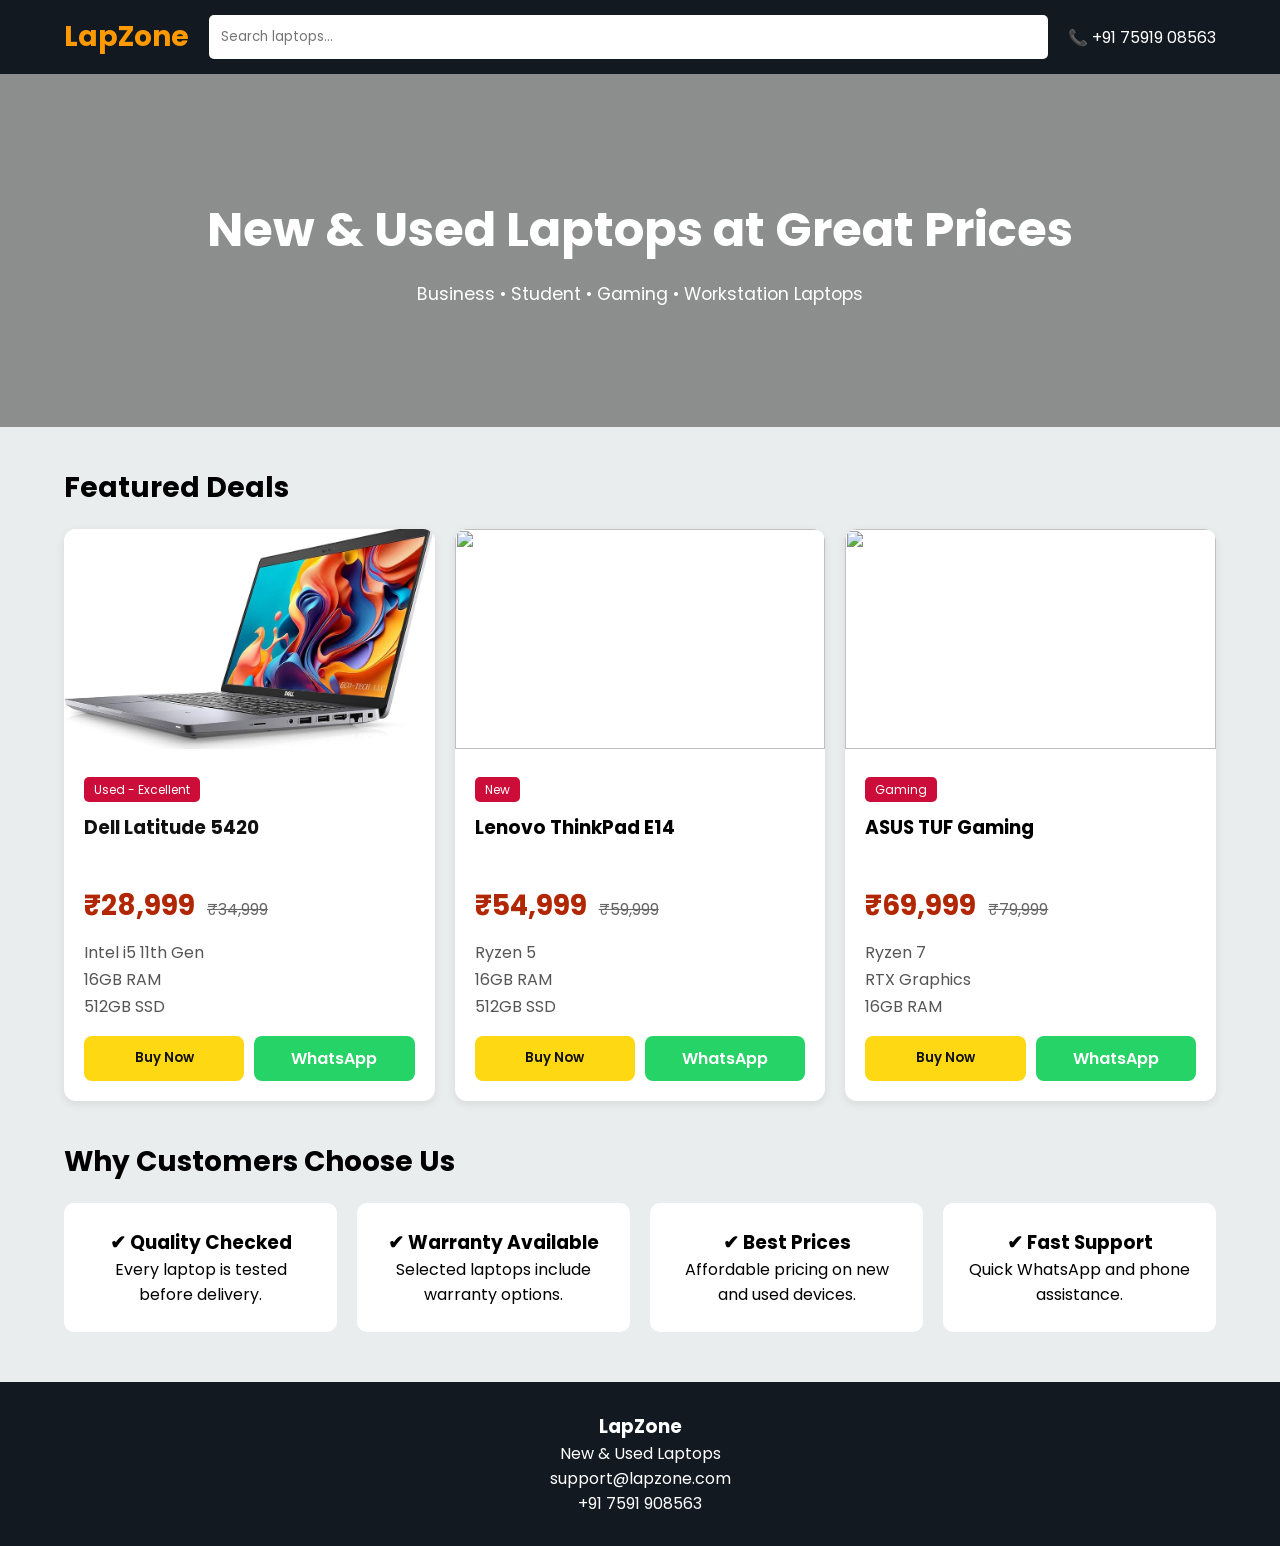
==== index.html @ da74b00e "Update index.html" ====
<!DOCTYPE html>
<html lang="en">
<head>
<meta charset="UTF-8">
<meta name="viewport" content="width=device-width, initial-scale=1.0">
<title>LapZone - New & Used Laptops</title>

<link href="https://fonts.googleapis.com/css2?family=Poppins:wght@300;400;500;600;700&display=swap" rel="stylesheet">

<style>
*{
    margin:0;
    padding:0;
    box-sizing:border-box;
    font-family:'Poppins',sans-serif;
}

body{
    background:#eaeded;
}

/* Header */

header{
    background:#131921;
    color:white;
    padding:15px 5%;
}

.navbar{
    display:flex;
    justify-content:space-between;
    align-items:center;
    flex-wrap:wrap;
}

.logo{
    font-size:28px;
    font-weight:700;
    color:#ff9900;
}

.search-box{
    flex:1;
    margin:0 20px;
}

.search-box input{
    width:100%;
    padding:12px;
    border:none;
    border-radius:5px;
}

/* Hero */

.hero{
    background:linear-gradient(rgba(0,0,0,.4),rgba(0,0,0,.4)),
    url("https://images.unsplash.com/photo-1496181133206-80ce9b88a853");
    background-size:cover;
    background-position:center;
    color:white;
    text-align:center;
    padding:120px 20px;
}

.hero h1{
    font-size:3rem;
    margin-bottom:15px;
}

.hero p{
    font-size:1.1rem;
}

/* Products */

.section{
    width:90%;
    margin:40px auto;
}

.section-title{
    font-size:28px;
    margin-bottom:20px;
}

.products{
    display:grid;
    grid-template-columns:repeat(auto-fit,minmax(250px,1fr));
    gap:20px;
}

.card{
    background:white;
    border-radius:12px;
    overflow:hidden;
    transition:.3s;
    box-shadow:0 3px 10px rgba(0,0,0,.08);
}

.card:hover{
    transform:translateY(-6px);
}

.card img{
    img{
    max-width:100%;
    display:block;
}
    width:100%;
    height:220px;
    object-fit:cover;
}

.card-content{
    padding:20px;
}

.badge{
    background:#cc0c39;
    color:white;
    padding:4px 10px;
    border-radius:5px;
    font-size:12px;
}

.card h3{
    margin:12px 0;
      min-height:60px;
}

.price{
    font-size:28px;
    color:#B12704;
    font-weight:700;
}

.old-price{
    color:#666;
    text-decoration:line-through;
    margin-left:8px;
}

.specs{
    color:#555;
    margin:12px 0;
    line-height:1.7;
}

.btns{
    display:flex;
    gap:10px;
    margin-top:15px;
}

.buy{
    flex:1;
    background:#FFD814;
    color:#111;
    padding:10px;
    border:none;
    border-radius:8px;
    cursor:pointer;
    font-weight:600;
}

.whatsapp{
    flex:1;
    background:#25D366;
    color:white;
    text-decoration:none;
    text-align:center;
    padding:10px;
    border-radius:8px;
    font-weight:600;
}

/* Why Us */

.features{
    display:grid;
    grid-template-columns:repeat(auto-fit,minmax(220px,1fr));
    gap:20px;
}

.feature{
    background:white;
    padding:25px;
    border-radius:10px;
    text-align:center;
}

/* Footer */

footer{
    background:#131921;
    color:white;
    text-align:center;
    padding:30px;
    margin-top:50px;
}

@media (max-width: 768px) {
    .products{
    grid-template-columns:1fr;
}

    .navbar{
        flex-direction:column;
        align-items:center;
        gap:15px;
    }

    .search-box{
        width:100%;
        margin:0;
    }

    .hero h1{
        font-size:2rem;
        line-height:1.3;
    }

    .hero{
        padding:80px 20px;
    }

    .section{
        width:95%;
    }

    .btns{
        flex-direction:column;
    }

    .buy,
    .whatsapp{
        width:100%;
    }
}
</style>
</head>

<body>

<header>
    <div class="navbar">
        <div class="logo">LapZone</div>

        <div class="search-box">
<input type="text" id="searchInput" placeholder="Search laptops...">        </div>

        <a href="tel:+917591908563"
   style="color:white;text-decoration:none;">
   📞 +91 75919 08563
</a>
    </div>
</header>

<section class="hero">
    <h1>New & Used Laptops at Great Prices</h1>
    <p>Business • Student • Gaming • Workstation Laptops</p>
</section>

<section class="section">

    <h2 class="section-title">Featured Deals</h2>

    <div class="products">

<div class="card laptop-card">
            <img src="images/dell-latitude-5420.jpg">

            <div class="card-content">

                <span class="badge">Used - Excellent</span>

                <h3>
    <a href="dell-latitude-5420.html"
       style="text-decoration:none;color:#111;">
       Dell Latitude 5420
    </a>
</h3>

                <div>
                    <span class="price">₹28,999</span>
                    <span class="old-price">₹34,999</span>
                </div>

                <div class="specs">
                    Intel i5 11th Gen<br>
                    16GB RAM<br>
                    512GB SSD
                </div>

                <div class="btns">
                    <button class="buy">Buy Now</button>

                   <a class="whatsapp"
   href="https://wa.me/917591908563?text=Hi%20LapZone,%20I%20am%20interested%20in%20the%20Dell%20Latitude%205420.%20Please%20share%20more%20details."
   target="_blank">
   WhatsApp
</a>
                </div>

            </div>

        </div>

<div class="card laptop-card">
            <img src="https://images.unsplash.com/photo-1593642634443-44adaa06623a">

            <div class="card-content">

                <span class="badge">New</span>

                <h3>Lenovo ThinkPad E14</h3>

                <div>
                    <span class="price">₹54,999</span>
                    <span class="old-price">₹59,999</span>
                </div>

                <div class="specs">
                    Ryzen 5<br>
                    16GB RAM<br>
                    512GB SSD
                </div>

                <div class="btns">
                    <button class="buy">Buy Now</button>

                   <a class="whatsapp"
   href="https://wa.me/917591908563?text=Hi%20LapZone,%20I%20am%20interested%20in%20the%20Lenovo%20ThinkPad%20E14.%20Please%20share%20more%20details."
   target="_blank">
   WhatsApp
</a>
                </div>

            </div>

        </div>

<div class="card laptop-card">
            <img src="https://images.unsplash.com/photo-1484788984921-03950022c9ef">

            <div class="card-content">

                <span class="badge">Gaming</span>

                <h3>ASUS TUF Gaming</h3>

                <div>
                    <span class="price">₹69,999</span>
                    <span class="old-price">₹79,999</span>
                </div>

                <div class="specs">
                    Ryzen 7<br>
                    RTX Graphics<br>
                    16GB RAM
                </div>

                <div class="btns">
                    <button class="buy">Buy Now</button>

                   <a class="whatsapp"
   href="https://wa.me/917591908563?text=Hi%20LapZone,%20I%20am%20interested%20in%20the%20ASUS%20TUF%20Gaming.%20Please%20share%20more%20details."
   target="_blank">
   WhatsApp
</a>
                </div>

            </div>

        </div>

    </div>

</section>

<section class="section">

<h2 class="section-title">Why Customers Choose Us</h2>

<div class="features">

<div class="feature">
<h3>✔ Quality Checked</h3>
<p>Every laptop is tested before delivery.</p>
</div>

<div class="feature">
<h3>✔ Warranty Available</h3>
<p>Selected laptops include warranty options.</p>
</div>

<div class="feature">
<h3>✔ Best Prices</h3>
<p>Affordable pricing on new and used devices.</p>
</div>

<div class="feature">
<h3>✔ Fast Support</h3>
<p>Quick WhatsApp and phone assistance.</p>
</div>

</div>

</section>

<footer>
    <h3>LapZone</h3>
    <p>New & Used Laptops</p>
    <p>support@lapzone.com</p>
    <p>+91 7591 908563</p>
</footer>

</body>
</html>
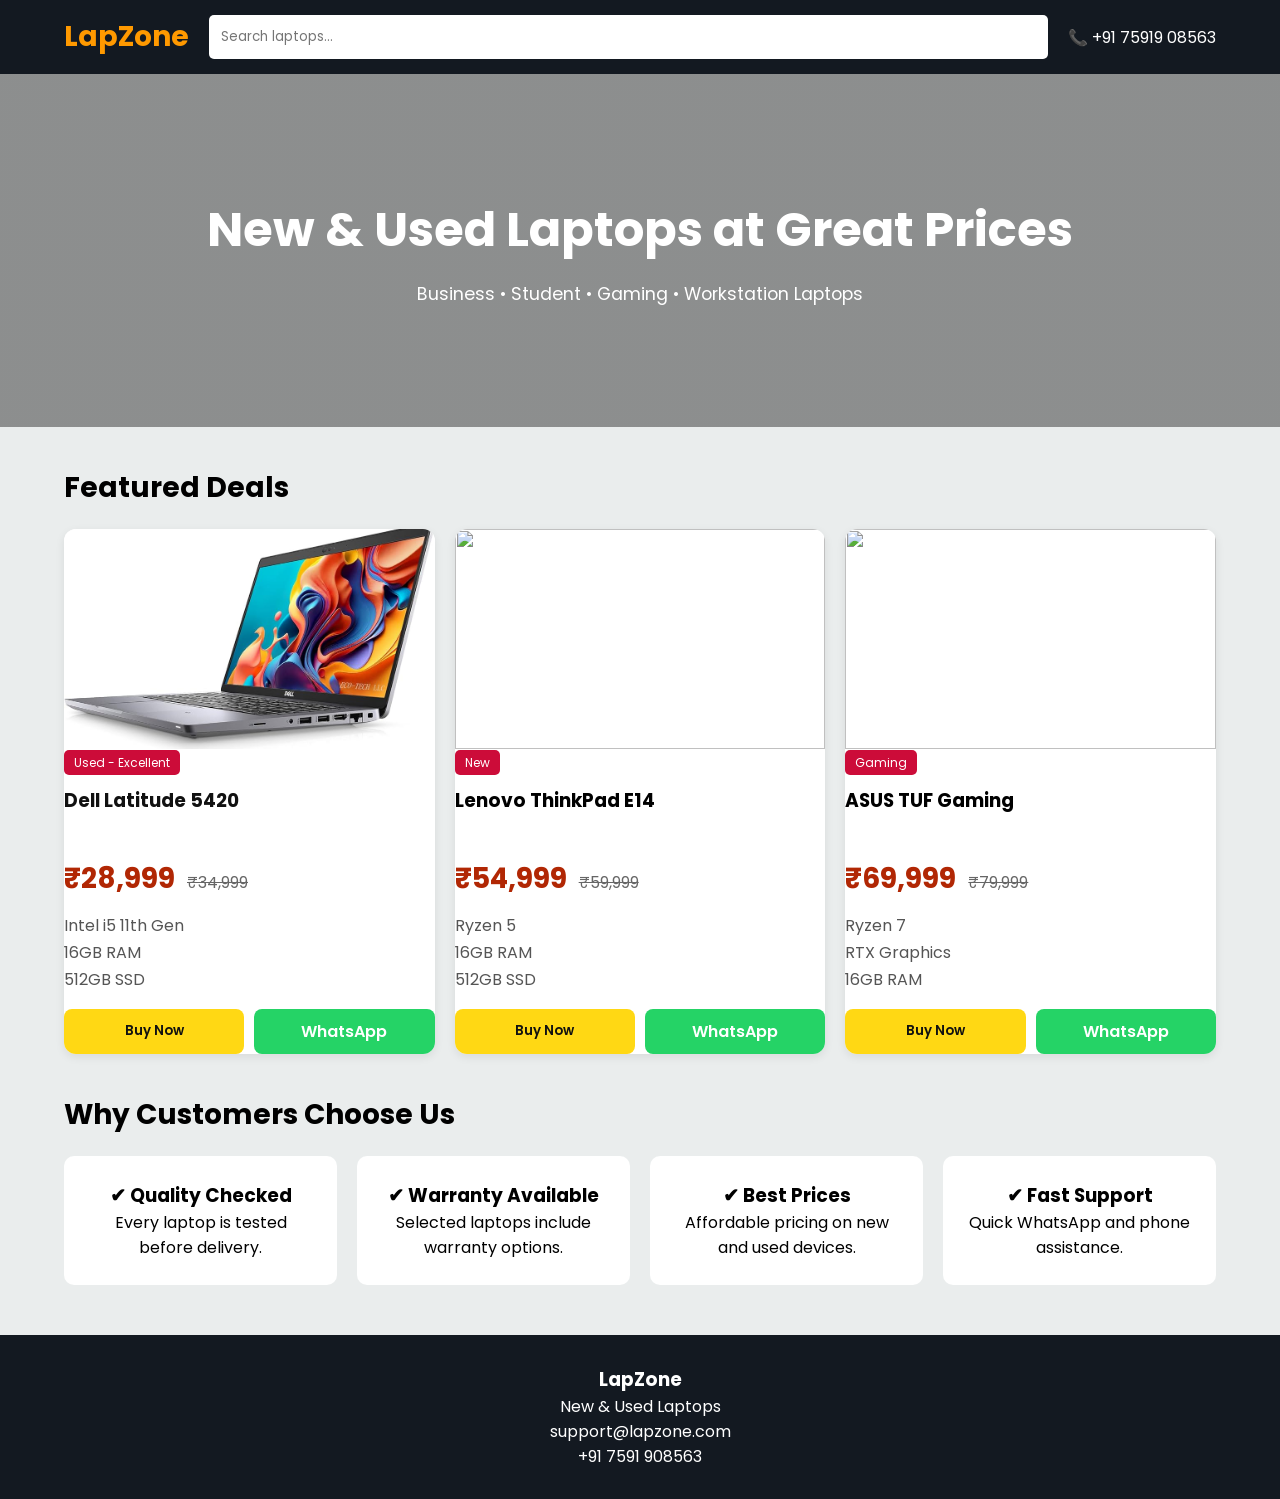
==== commit 3a747335: "Update index.html" ====
--- a/index.html
+++ b/index.html
@@ -104,8 +104,10 @@
 }
 
 .card img{
-    img{
-    max-width:100%;
+    width:100%;
+    height:220px;
+    object-fit:cover;
+    object-position:center;
     display:block;
 }
     width:100%;
@@ -417,5 +419,24 @@
     <p>+91 7591 908563</p>
 </footer>
 
+<script>
+const searchInput = document.getElementById("searchInput");
+const cards = document.querySelectorAll(".laptop-card");
+
+searchInput.addEventListener("keyup", function () {
+    const searchTerm = this.value.toLowerCase();
+
+    cards.forEach(card => {
+        const productName = card.querySelector("h3").textContent.toLowerCase();
+
+        if (productName.includes(searchTerm)) {
+            card.style.display = "block";
+        } else {
+            card.style.display = "none";
+        }
+    });
+});
+</script>
+
 </body>
 </html>
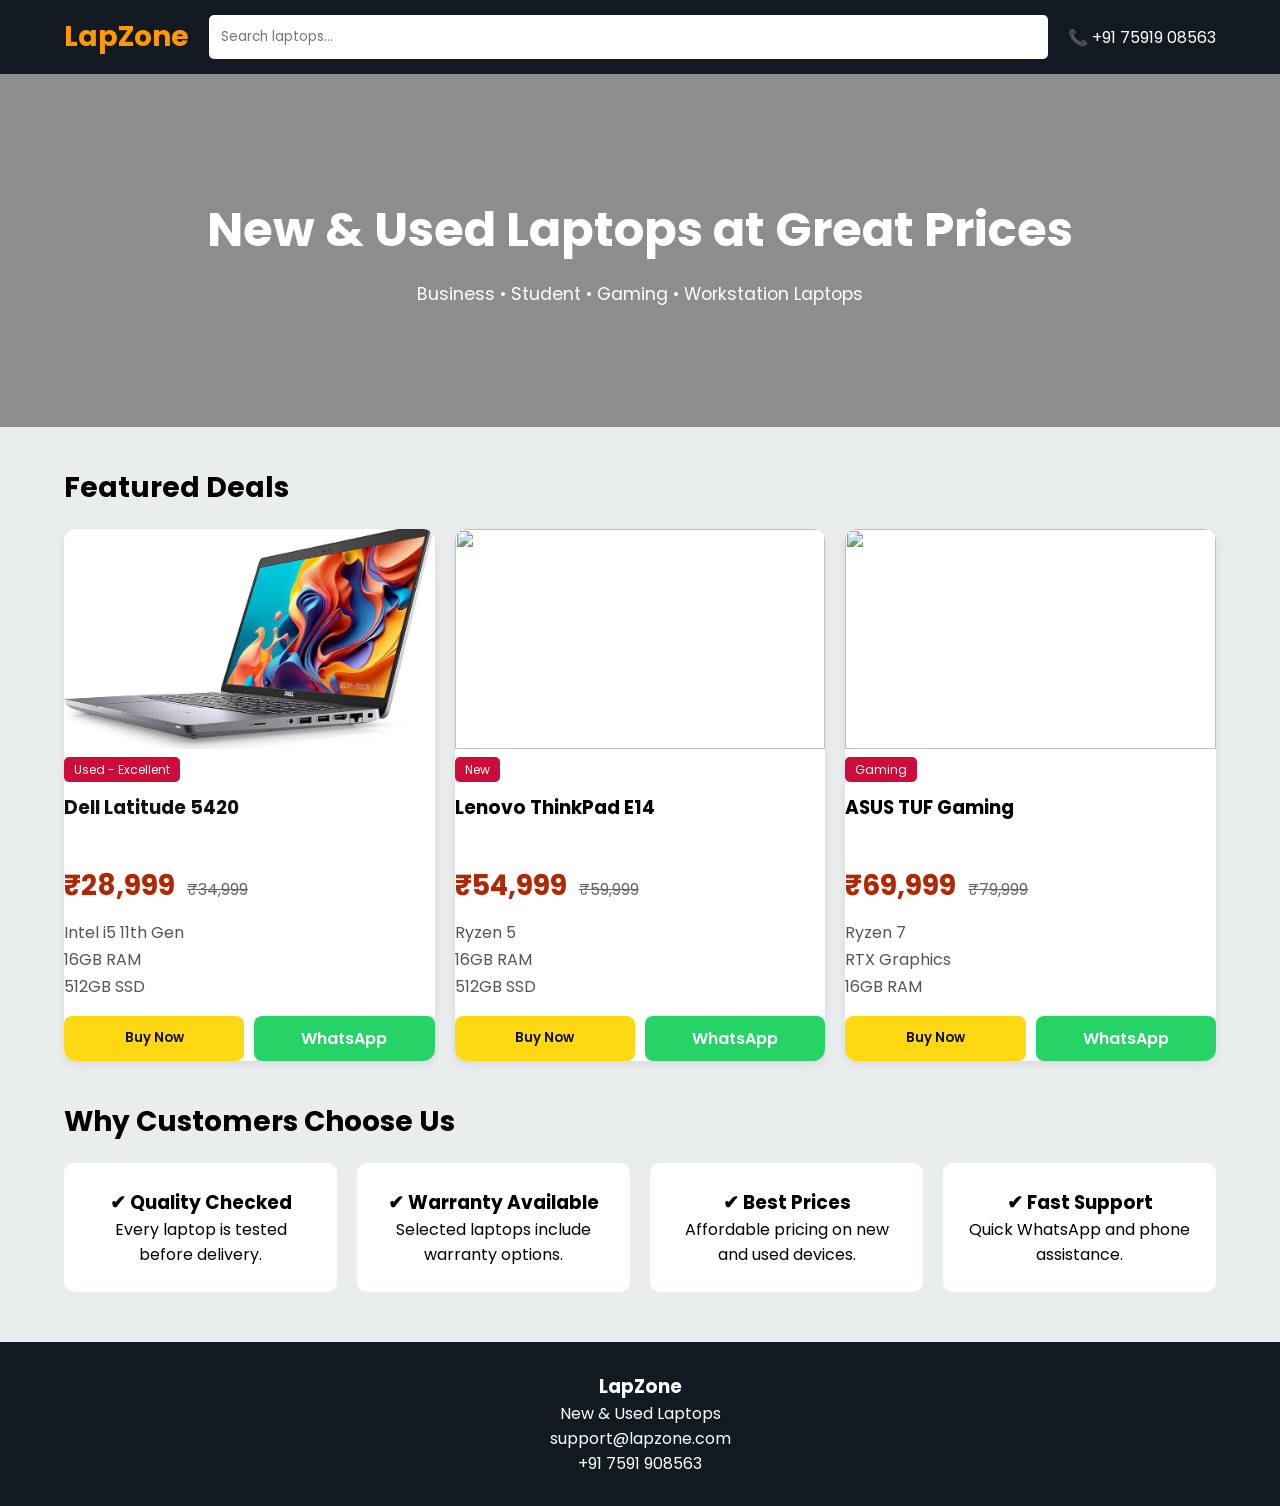
==== commit 3586cb60: "Update index.html" ====
--- a/index.html
+++ b/index.html
@@ -107,8 +107,6 @@
     width:100%;
     height:220px;
     object-fit:cover;
-    object-position:center;
-    display:block;
 }
     width:100%;
     height:220px;
